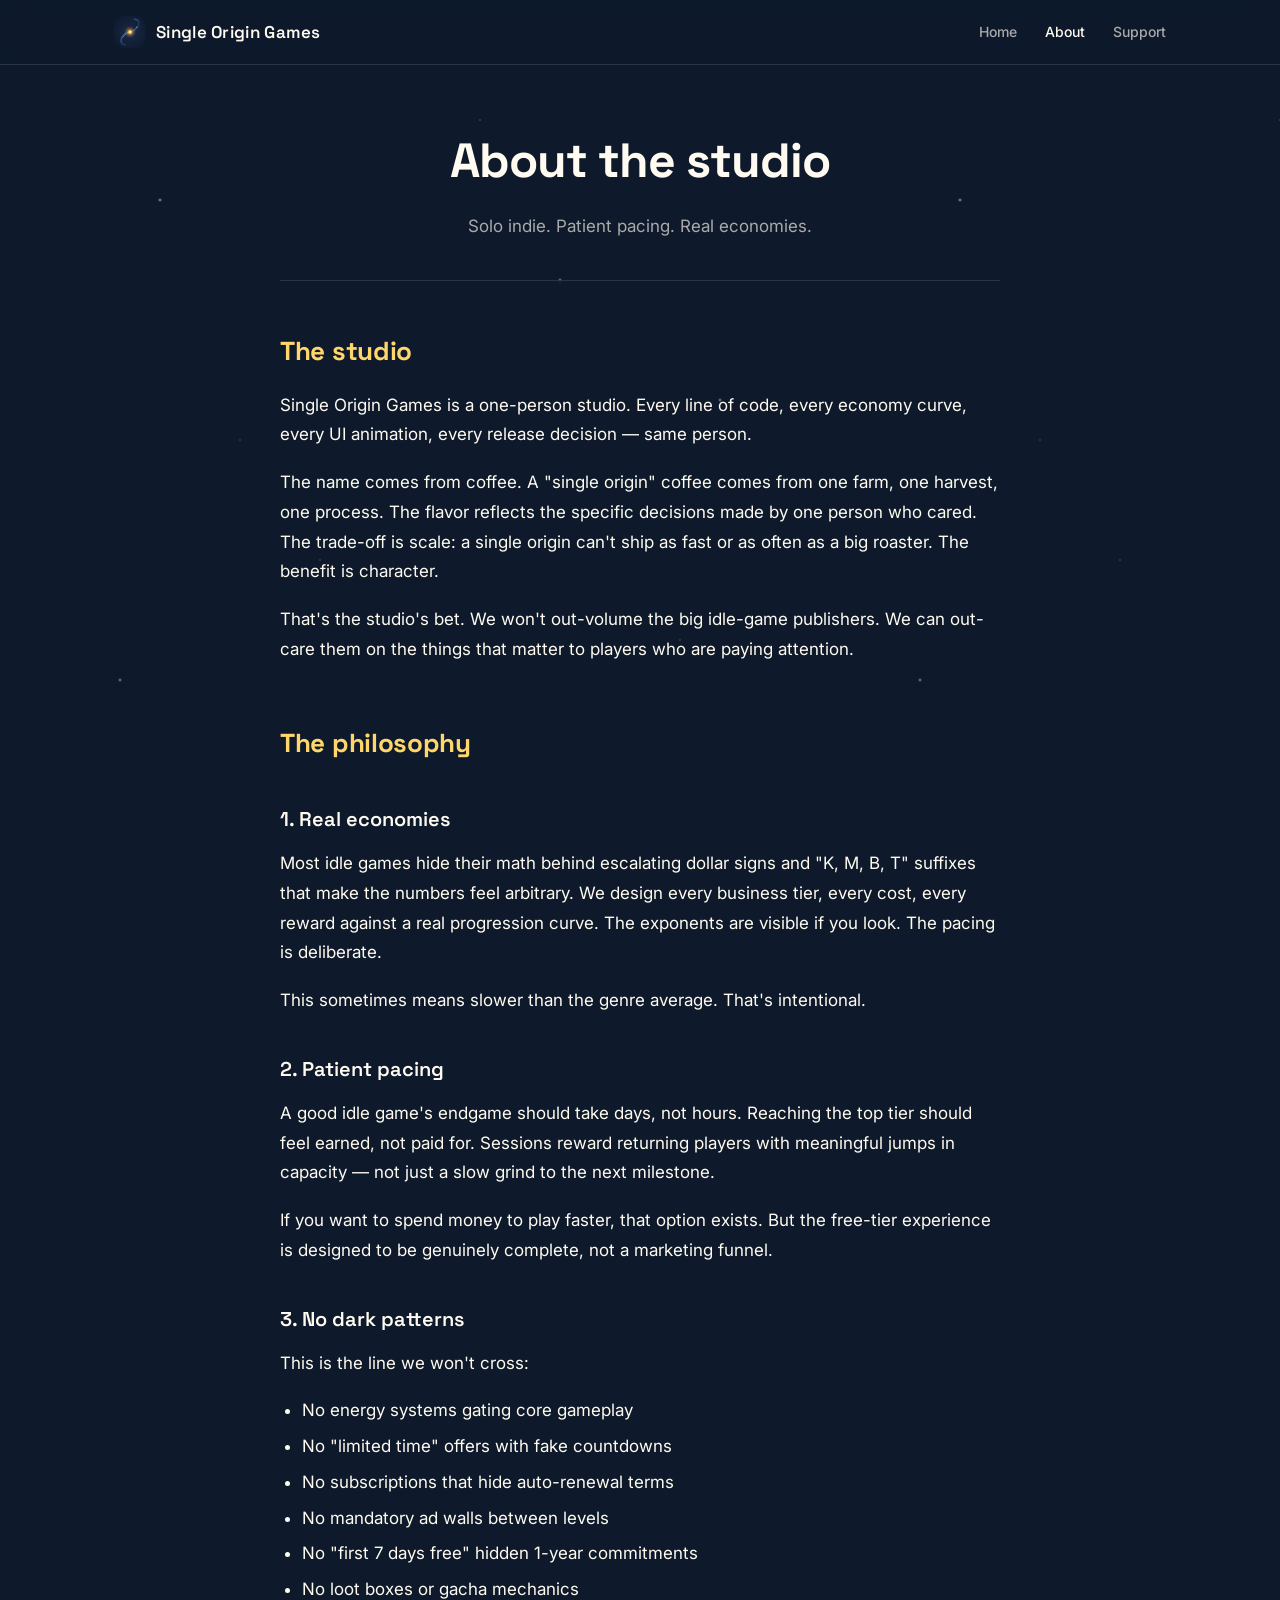
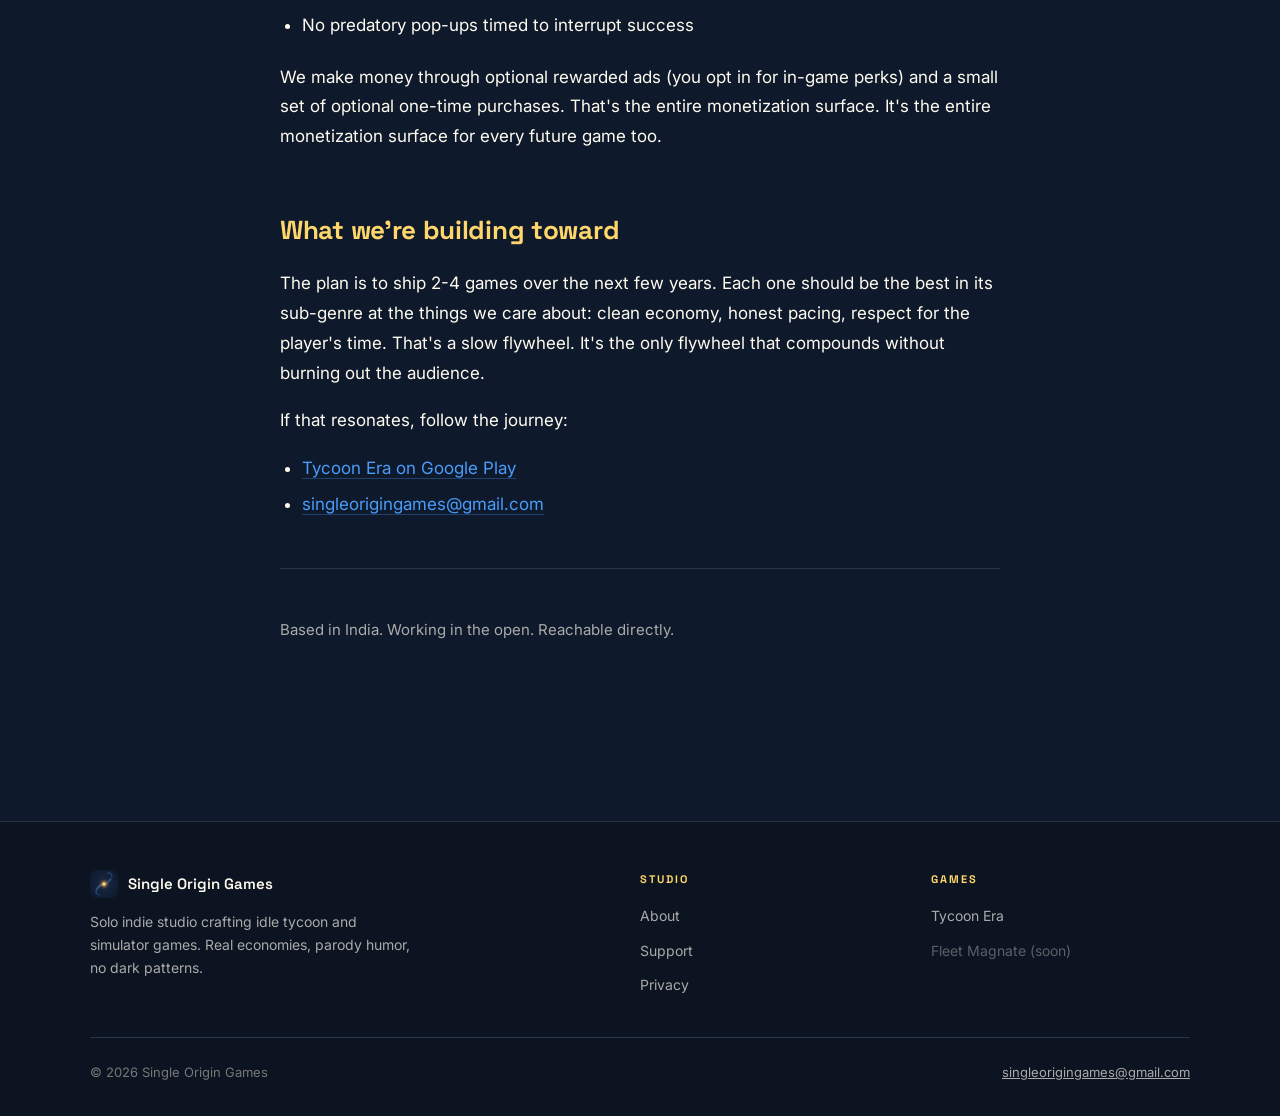
==== about.html @ 419f4fe2 "feat: professional multi-page site (homepage, game pages, about, privacy, support, 404) Replaces the" ====
<!DOCTYPE html>
<html lang="en">
<head>
<meta charset="UTF-8">
<meta name="viewport" content="width=device-width, initial-scale=1.0">
<title>About — Single Origin Games</title>
<meta name="description" content="A solo indie studio. The story, the philosophy, the rules we hold ourselves to.">
<meta name="theme-color" content="#0E1A2B">
<meta property="og:title" content="About Single Origin Games">
<meta property="og:description" content="Solo indie studio. The story and philosophy behind our games.">
<meta property="og:image" content="https://singleorigingames.com/img/og-image.png">
<meta property="og:url" content="https://singleorigingames.com/about.html">
<meta name="twitter:card" content="summary_large_image">

<link rel="icon" type="image/png" sizes="32x32" href="/img/favicon-32.png">
<link rel="icon" type="image/png" sizes="16x16" href="/img/favicon-16.png">
<link rel="apple-touch-icon" sizes="180x180" href="/img/apple-touch-icon.png">

<link rel="preconnect" href="https://fonts.googleapis.com">
<link rel="preconnect" href="https://fonts.gstatic.com" crossorigin>
<link href="https://fonts.googleapis.com/css2?family=Inter:wght@400;500;600;700&amp;family=Space+Grotesk:wght@500;600;700&amp;display=swap" rel="stylesheet">

<link rel="stylesheet" href="/css/style.css">
</head>
<body>

<header class="site-header">
  <div class="site-header__inner">
    <a href="/" class="site-header__brand">
      <img src="/img/logo-64.png" alt="" aria-hidden="true">
      <span>Single Origin Games</span>
    </a>
    <nav class="site-header__nav">
      <a href="/">Home</a>
      <a href="/about.html" class="active">About</a>
      <a href="/support.html">Support</a>
    </nav>
  </div>
</header>

<main>

  <div class="container container-narrow">

    <section class="page-header">
      <h1>About the studio</h1>
      <p class="page-header__subtitle">Solo indie. Patient pacing. Real economies.</p>
    </section>

    <article class="prose">
      <h2>The studio</h2>
      <p>Single Origin Games is a one-person studio. Every line of code, every economy curve, every UI animation, every release decision — same person.</p>

      <p>The name comes from coffee. A "single origin" coffee comes from one farm, one harvest, one process. The flavor reflects the specific decisions made by one person who cared. The trade-off is scale: a single origin can't ship as fast or as often as a big roaster. The benefit is character.</p>

      <p>That's the studio's bet. We won't out-volume the big idle-game publishers. We can out-care them on the things that matter to players who are paying attention.</p>

      <h2>The philosophy</h2>

      <h3>1. Real economies</h3>
      <p>Most idle games hide their math behind escalating dollar signs and "K, M, B, T" suffixes that make the numbers feel arbitrary. We design every business tier, every cost, every reward against a real progression curve. The exponents are visible if you look. The pacing is deliberate.</p>

      <p>This sometimes means slower than the genre average. That's intentional.</p>

      <h3>2. Patient pacing</h3>
      <p>A good idle game's endgame should take days, not hours. Reaching the top tier should feel earned, not paid for. Sessions reward returning players with meaningful jumps in capacity — not just a slow grind to the next milestone.</p>

      <p>If you want to spend money to play faster, that option exists. But the free-tier experience is designed to be genuinely complete, not a marketing funnel.</p>

      <h3>3. No dark patterns</h3>
      <p>This is the line we won't cross:</p>

      <ul>
        <li>No energy systems gating core gameplay</li>
        <li>No "limited time" offers with fake countdowns</li>
        <li>No subscriptions that hide auto-renewal terms</li>
        <li>No mandatory ad walls between levels</li>
        <li>No "first 7 days free" hidden 1-year commitments</li>
        <li>No loot boxes or gacha mechanics</li>
        <li>No predatory pop-ups timed to interrupt success</li>
      </ul>

      <p>We make money through optional rewarded ads (you opt in for in-game perks) and a small set of optional one-time purchases. That's the entire monetization surface. It's the entire monetization surface for every future game too.</p>

      <h2>What we're building toward</h2>
      <p>The plan is to ship 2-4 games over the next few years. Each one should be the best in its sub-genre at the things we care about: clean economy, honest pacing, respect for the player's time. That's a slow flywheel. It's the only flywheel that compounds without burning out the audience.</p>

      <p>If that resonates, follow the journey:</p>

      <ul>
        <li><a href="https://play.google.com/store/apps/details?id=io.github.psinha1980.tycoon_era">Tycoon Era on Google Play</a></li>
        <li><a href="mailto:singleorigingames@gmail.com">singleorigingames@gmail.com</a></li>
      </ul>

      <hr>

      <p style="color: var(--muted); font-size: 15px;">
        Based in India. Working in the open. Reachable directly.
      </p>
    </article>

  </div>

</main>

<footer class="site-footer">
  <div class="site-footer__inner">
    <div class="site-footer__cols">
      <div class="site-footer__brand">
        <div class="site-footer__brand-mark">
          <img src="/img/logo-64.png" alt="" aria-hidden="true">
          <span>Single Origin Games</span>
        </div>
        <p>Solo indie studio crafting idle tycoon and simulator games. Real economies, parody humor, no dark patterns.</p>
      </div>
      <div class="site-footer__col">
        <h4>Studio</h4>
        <ul>
          <li><a href="/about.html">About</a></li>
          <li><a href="/support.html">Support</a></li>
          <li><a href="/privacy.html">Privacy</a></li>
        </ul>
      </div>
      <div class="site-footer__col">
        <h4>Games</h4>
        <ul>
          <li><a href="/games/tycoon-era.html">Tycoon Era</a></li>
          <li><a href="#" style="opacity: 0.5; pointer-events: none;">Fleet Magnate (soon)</a></li>
        </ul>
      </div>
    </div>
    <div class="site-footer__legal">
      <span>© 2026 Single Origin Games</span>
      <span><a href="mailto:singleorigingames@gmail.com" style="color: var(--muted);">singleorigingames@gmail.com</a></span>
    </div>
  </div>
</footer>

</body>
</html>
---- css/style.css ----
/* singleorigingames.com — shared styles
 *
 * Brand palette: dark navy + gold + warm off-white.
 * Mobile-first. No JS dependencies. CSS-only animations.
 */

:root {
  --bg-deep:       #0E1A2B;
  --bg-card:       #1A2336;
  --bg-card-hover: #222C40;
  --border:        #2A3548;
  --gold:          #FFD66B;
  --gold-deep:     #D9914A;
  --white:         #FFFBF0;
  --muted:         #AAAAAA;
  --subtle:        #777;
  --link:          #4A9CFA;
  --link-hover:    #6FB1FF;
  --shadow-card:   0 4px 20px rgba(0, 0, 0, 0.35);
  --shadow-card-hover: 0 8px 32px rgba(255, 214, 107, 0.12);
  --radius-sm: 8px;
  --radius:    12px;
  --radius-lg: 18px;
  --width-content: 1100px;
  --width-narrow:   720px;
  --font-display: "Space Grotesk", "Inter", -apple-system, BlinkMacSystemFont, "Segoe UI", system-ui, sans-serif;
  --font-body:    "Inter", -apple-system, BlinkMacSystemFont, "Segoe UI", system-ui, sans-serif;
}

* { box-sizing: border-box; margin: 0; padding: 0; }

html { scroll-behavior: smooth; }

body {
  font-family: var(--font-body);
  background: var(--bg-deep);
  color: var(--white);
  font-size: 16px;
  line-height: 1.65;
  min-height: 100vh;
  -webkit-font-smoothing: antialiased;
  -moz-osx-font-smoothing: grayscale;
  background-image:
    radial-gradient(2px 2px at 20% 25%, rgba(255, 255, 255, 0.6), transparent),
    radial-gradient(1px 1px at 40% 70%, rgba(255, 255, 255, 0.4), transparent),
    radial-gradient(2px 2px at 70% 35%, rgba(255, 255, 255, 0.5), transparent),
    radial-gradient(1px 1px at 85% 80%, rgba(255, 255, 255, 0.4), transparent),
    radial-gradient(2px 2px at 15% 85%, rgba(255, 255, 255, 0.5), transparent),
    radial-gradient(1px 1px at 60% 15%, rgba(255, 255, 255, 0.45), transparent),
    radial-gradient(2px 2px at 90% 50%, rgba(255, 255, 255, 0.5), transparent),
    radial-gradient(1px 1px at 30% 55%, rgba(255, 255, 255, 0.35), transparent);
  background-size: 800px 800px;
  background-attachment: fixed;
  background-repeat: repeat;
}

/* ─── Header ─────────────────────────────────────────────────────── */

.site-header {
  position: sticky;
  top: 0;
  z-index: 50;
  background: rgba(14, 26, 43, 0.85);
  backdrop-filter: blur(12px);
  -webkit-backdrop-filter: blur(12px);
  border-bottom: 1px solid var(--border);
}

.site-header__inner {
  max-width: var(--width-content);
  margin: 0 auto;
  padding: 16px 24px;
  display: flex;
  align-items: center;
  justify-content: space-between;
  gap: 16px;
}

.site-header__brand {
  display: flex;
  align-items: center;
  gap: 10px;
  font-family: var(--font-display);
  font-size: 17px;
  font-weight: 600;
  color: var(--white);
  text-decoration: none;
  letter-spacing: 0.3px;
}

.site-header__brand img {
  width: 32px;
  height: 32px;
  border-radius: 6px;
}

.site-header__nav {
  display: flex;
  gap: 28px;
  font-size: 14px;
}

.site-header__nav a {
  color: var(--muted);
  text-decoration: none;
  font-weight: 500;
  transition: color 0.2s ease;
}

.site-header__nav a:hover { color: var(--gold); }
.site-header__nav a.active { color: var(--white); }

@media (max-width: 600px) {
  .site-header__inner { padding: 12px 16px; }
  .site-header__nav { gap: 18px; font-size: 13px; }
  .site-header__brand { font-size: 15px; }
}

/* ─── Layout ─────────────────────────────────────────────────────── */

main { padding: 0 24px 80px; }

.container { max-width: var(--width-content); margin: 0 auto; }
.container-narrow { max-width: var(--width-narrow); margin: 0 auto; }

.section { padding: 80px 0; }
.section--first { padding-top: 64px; }

@media (max-width: 600px) {
  main { padding: 0 16px 60px; }
  .section { padding: 56px 0; }
}

/* ─── Hero ────────────────────────────────────────────────────────── */

.hero {
  text-align: center;
  padding: 80px 0 64px;
}

.hero__logo {
  width: 110px;
  height: 110px;
  margin: 0 auto 28px;
  border-radius: 24px;
  box-shadow: 0 0 60px rgba(255, 214, 107, 0.18);
}

.hero h1 {
  font-family: var(--font-display);
  font-size: clamp(40px, 6vw, 64px);
  font-weight: 700;
  line-height: 1.05;
  letter-spacing: -1px;
  margin-bottom: 16px;
  background: linear-gradient(135deg, var(--gold) 0%, var(--gold-deep) 100%);
  -webkit-background-clip: text;
  background-clip: text;
  color: transparent;
}

.hero__tagline {
  font-size: clamp(17px, 2vw, 20px);
  color: var(--muted);
  max-width: 540px;
  margin: 0 auto 36px;
  line-height: 1.5;
}

.hero__cta {
  display: inline-flex;
  align-items: center;
  gap: 8px;
}

/* ─── Section headers ────────────────────────────────────────────── */

.section__eyebrow {
  font-family: var(--font-display);
  font-size: 12px;
  font-weight: 600;
  letter-spacing: 2.5px;
  text-transform: uppercase;
  color: var(--gold);
  margin-bottom: 12px;
  text-align: center;
}

.section__title {
  font-family: var(--font-display);
  font-size: clamp(28px, 4vw, 38px);
  font-weight: 700;
  text-align: center;
  margin-bottom: 16px;
  letter-spacing: -0.5px;
}

.section__subtitle {
  text-align: center;
  color: var(--muted);
  max-width: 580px;
  margin: 0 auto 48px;
  font-size: 17px;
}

/* ─── Game cards ─────────────────────────────────────────────────── */

.games {
  display: grid;
  gap: 24px;
  grid-template-columns: 1fr;
}

@media (min-width: 800px) {
  .games { grid-template-columns: 1fr 1fr; }
}

.game-card {
  background: var(--bg-card);
  border: 1px solid var(--border);
  border-radius: var(--radius-lg);
  padding: 32px;
  text-decoration: none;
  color: inherit;
  display: flex;
  flex-direction: column;
  transition: transform 0.25s ease, box-shadow 0.25s ease,
              border-color 0.25s ease, background 0.25s ease;
  box-shadow: var(--shadow-card);
}

.game-card:hover {
  transform: translateY(-3px);
  border-color: rgba(255, 214, 107, 0.35);
  background: var(--bg-card-hover);
  box-shadow: var(--shadow-card-hover);
}

.game-card__badge {
  display: inline-block;
  font-size: 11px;
  font-weight: 700;
  letter-spacing: 1.5px;
  text-transform: uppercase;
  padding: 4px 10px;
  border-radius: 999px;
  margin-bottom: 16px;
  width: fit-content;
}

.game-card__badge--live {
  background: rgba(93, 202, 165, 0.15);
  color: #5DCAA5;
}

.game-card__badge--soon {
  background: rgba(255, 214, 107, 0.15);
  color: var(--gold);
}

.game-card h3 {
  font-family: var(--font-display);
  font-size: 26px;
  font-weight: 700;
  margin-bottom: 10px;
  letter-spacing: -0.3px;
}

.game-card__desc {
  color: var(--muted);
  margin-bottom: 24px;
  flex-grow: 1;
}

.game-card__meta {
  display: flex;
  flex-wrap: wrap;
  gap: 8px;
  margin-bottom: 20px;
}

.game-card__chip {
  font-size: 12px;
  padding: 4px 10px;
  background: rgba(255, 255, 255, 0.06);
  border: 1px solid var(--border);
  border-radius: 999px;
  color: var(--muted);
}

/* ─── Buttons ────────────────────────────────────────────────────── */

.btn {
  display: inline-flex;
  align-items: center;
  justify-content: center;
  gap: 8px;
  padding: 12px 22px;
  border-radius: var(--radius);
  font-weight: 600;
  font-size: 15px;
  text-decoration: none;
  cursor: pointer;
  border: none;
  transition: transform 0.15s ease, background 0.15s ease,
              box-shadow 0.15s ease;
  white-space: nowrap;
}

.btn--primary {
  background: linear-gradient(135deg, var(--gold) 0%, var(--gold-deep) 100%);
  color: #1A1409;
  box-shadow: 0 4px 16px rgba(255, 214, 107, 0.25);
}

.btn--primary:hover {
  transform: translateY(-1px);
  box-shadow: 0 6px 22px rgba(255, 214, 107, 0.35);
}

.btn--secondary {
  background: rgba(255, 255, 255, 0.08);
  color: var(--white);
  border: 1px solid var(--border);
}

.btn--secondary:hover {
  background: rgba(255, 255, 255, 0.12);
  border-color: rgba(255, 214, 107, 0.4);
}

.btn--disabled {
  background: rgba(255, 255, 255, 0.05);
  color: var(--subtle);
  cursor: not-allowed;
  border: 1px solid var(--border);
}

.btn svg {
  width: 18px;
  height: 18px;
}

/* ─── Philosophy / Features grid ─────────────────────────────────── */

.values {
  display: grid;
  gap: 24px;
  grid-template-columns: 1fr;
  max-width: 900px;
  margin: 0 auto;
}

@media (min-width: 720px) {
  .values { grid-template-columns: repeat(3, 1fr); }
}

.value {
  background: var(--bg-card);
  border: 1px solid var(--border);
  border-radius: var(--radius-lg);
  padding: 28px 24px;
  text-align: center;
}

.value__icon {
  font-size: 32px;
  margin-bottom: 14px;
  display: block;
}

.value h3 {
  font-family: var(--font-display);
  font-size: 18px;
  font-weight: 600;
  margin-bottom: 8px;
  color: var(--gold);
}

.value p {
  color: var(--muted);
  font-size: 15px;
}

/* ─── Content pages (about, privacy, support) ────────────────────── */

.page-header {
  text-align: center;
  padding: 56px 0 40px;
  border-bottom: 1px solid var(--border);
  margin-bottom: 48px;
}

.page-header h1 {
  font-family: var(--font-display);
  font-size: clamp(34px, 5vw, 48px);
  font-weight: 700;
  letter-spacing: -1px;
  margin-bottom: 12px;
}

.page-header__subtitle {
  color: var(--muted);
  font-size: 17px;
}

.prose {
  max-width: var(--width-narrow);
  margin: 0 auto;
  font-size: 17px;
  line-height: 1.75;
}

.prose h2 {
  font-family: var(--font-display);
  font-size: 26px;
  font-weight: 700;
  margin: 56px 0 16px;
  color: var(--gold);
  letter-spacing: -0.3px;
}

.prose h2:first-child { margin-top: 0; }

.prose h3 {
  font-family: var(--font-display);
  font-size: 20px;
  font-weight: 600;
  margin: 36px 0 12px;
  color: var(--white);
}

.prose p { margin-bottom: 18px; color: var(--white); }

.prose ul, .prose ol {
  margin: 0 0 22px 22px;
  color: var(--white);
}

.prose li { margin-bottom: 6px; }

.prose a {
  color: var(--link);
  text-decoration: none;
  border-bottom: 1px solid rgba(74, 156, 250, 0.3);
  transition: color 0.15s ease, border-color 0.15s ease;
}

.prose a:hover {
  color: var(--link-hover);
  border-bottom-color: var(--link-hover);
}

.prose strong { color: var(--gold); font-weight: 600; }

.prose code {
  background: rgba(255, 255, 255, 0.06);
  padding: 2px 6px;
  border-radius: 4px;
  font-family: ui-monospace, "SF Mono", Menlo, Consolas, monospace;
  font-size: 14px;
}

.prose hr {
  border: none;
  border-top: 1px solid var(--border);
  margin: 48px 0;
}

.last-updated {
  margin-top: 64px;
  padding-top: 24px;
  border-top: 1px solid var(--border);
  color: var(--subtle);
  font-size: 14px;
  text-align: center;
}

/* ─── Game detail page ──────────────────────────────────────────── */

.game-hero {
  display: grid;
  gap: 32px;
  grid-template-columns: 1fr;
  align-items: center;
  padding: 48px 0;
}

@media (min-width: 800px) {
  .game-hero {
    grid-template-columns: 280px 1fr;
    gap: 56px;
  }
}

.game-hero__art {
  width: 100%;
  max-width: 280px;
  aspect-ratio: 1;
  border-radius: 28px;
  background: var(--bg-card);
  display: flex;
  align-items: center;
  justify-content: center;
  font-size: 96px;
  border: 1px solid var(--border);
  box-shadow: var(--shadow-card);
  margin: 0 auto;
}

.game-hero__art img {
  width: 100%;
  height: 100%;
  border-radius: 28px;
  object-fit: cover;
}

.game-hero h1 {
  font-family: var(--font-display);
  font-size: clamp(34px, 5vw, 48px);
  font-weight: 700;
  letter-spacing: -1px;
  margin-bottom: 12px;
  line-height: 1.05;
}

.game-hero__byline {
  color: var(--gold);
  font-size: 14px;
  font-weight: 600;
  letter-spacing: 1.5px;
  text-transform: uppercase;
  margin-bottom: 16px;
}

.game-hero__lead {
  font-size: 18px;
  color: var(--muted);
  line-height: 1.55;
  margin-bottom: 24px;
}

.feature-grid {
  display: grid;
  gap: 20px;
  grid-template-columns: 1fr;
  margin: 32px 0;
}

@media (min-width: 700px) {
  .feature-grid { grid-template-columns: 1fr 1fr; }
}

.feature {
  background: var(--bg-card);
  border: 1px solid var(--border);
  border-radius: var(--radius);
  padding: 20px;
}

.feature__icon {
  font-size: 22px;
  margin-bottom: 8px;
  display: block;
}

.feature h4 {
  font-family: var(--font-display);
  font-size: 16px;
  font-weight: 600;
  margin-bottom: 6px;
  color: var(--gold);
}

.feature p { color: var(--muted); font-size: 14.5px; }

/* ─── Footer ─────────────────────────────────────────────────────── */

.site-footer {
  border-top: 1px solid var(--border);
  background: rgba(0, 0, 0, 0.25);
  padding: 48px 24px 32px;
  margin-top: 80px;
}

.site-footer__inner {
  max-width: var(--width-content);
  margin: 0 auto;
}

.site-footer__cols {
  display: grid;
  gap: 32px;
  grid-template-columns: 1fr;
  margin-bottom: 32px;
}

@media (min-width: 700px) {
  .site-footer__cols { grid-template-columns: 2fr 1fr 1fr; }
}

.site-footer__brand p {
  color: var(--muted);
  font-size: 14px;
  max-width: 320px;
  margin-top: 12px;
}

.site-footer__brand-mark {
  display: flex;
  align-items: center;
  gap: 10px;
  font-family: var(--font-display);
  font-weight: 600;
  font-size: 15px;
  color: var(--white);
}

.site-footer__brand-mark img {
  width: 28px;
  height: 28px;
  border-radius: 6px;
}

.site-footer__col h4 {
  font-family: var(--font-display);
  font-size: 11px;
  font-weight: 700;
  letter-spacing: 2px;
  text-transform: uppercase;
  color: var(--gold);
  margin-bottom: 14px;
}

.site-footer__col ul { list-style: none; }
.site-footer__col li { margin-bottom: 8px; }

.site-footer__col a {
  color: var(--muted);
  text-decoration: none;
  font-size: 14px;
  transition: color 0.15s ease;
}

.site-footer__col a:hover { color: var(--gold); }

.site-footer__legal {
  border-top: 1px solid var(--border);
  padding-top: 24px;
  display: flex;
  justify-content: space-between;
  align-items: center;
  flex-wrap: wrap;
  gap: 12px;
  color: var(--subtle);
  font-size: 13px;
}

/* ─── Error page ─────────────────────────────────────────────────── */

.error-page {
  display: flex;
  flex-direction: column;
  align-items: center;
  justify-content: center;
  min-height: 60vh;
  text-align: center;
}

.error-page__code {
  font-family: var(--font-display);
  font-size: clamp(72px, 14vw, 144px);
  font-weight: 700;
  background: linear-gradient(135deg, var(--gold) 0%, var(--gold-deep) 100%);
  -webkit-background-clip: text;
  background-clip: text;
  color: transparent;
  line-height: 1;
  margin-bottom: 12px;
}

.error-page p {
  color: var(--muted);
  font-size: 18px;
  max-width: 480px;
  margin: 0 auto 28px;
}

/* ─── Utility ───────────────────────────────────────────────────── */

.text-center { text-align: center; }
.mt-32 { margin-top: 32px; }
.mt-48 { margin-top: 48px; }

@media (prefers-reduced-motion: reduce) {
  *, *::before, *::after {
    animation-duration: 0.01ms !important;
    transition-duration: 0.01ms !important;
    scroll-behavior: auto !important;
  }
}
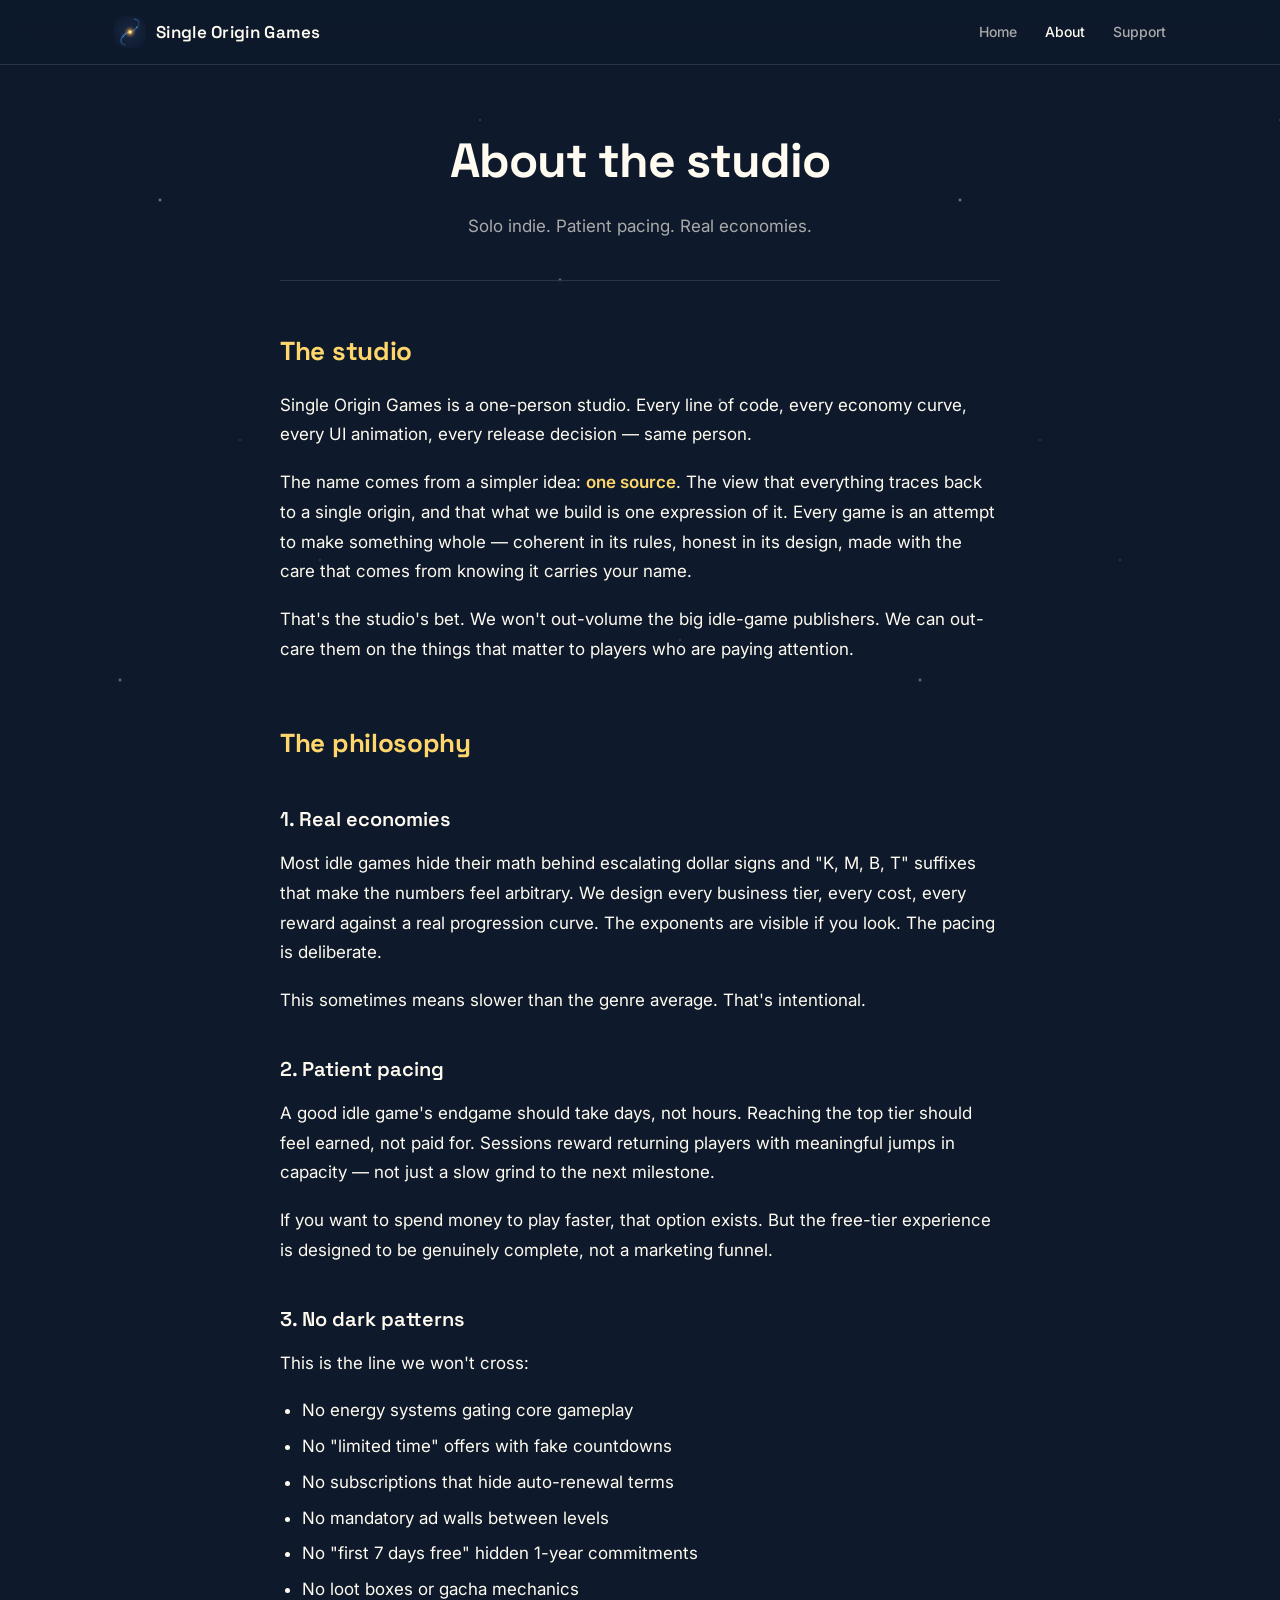
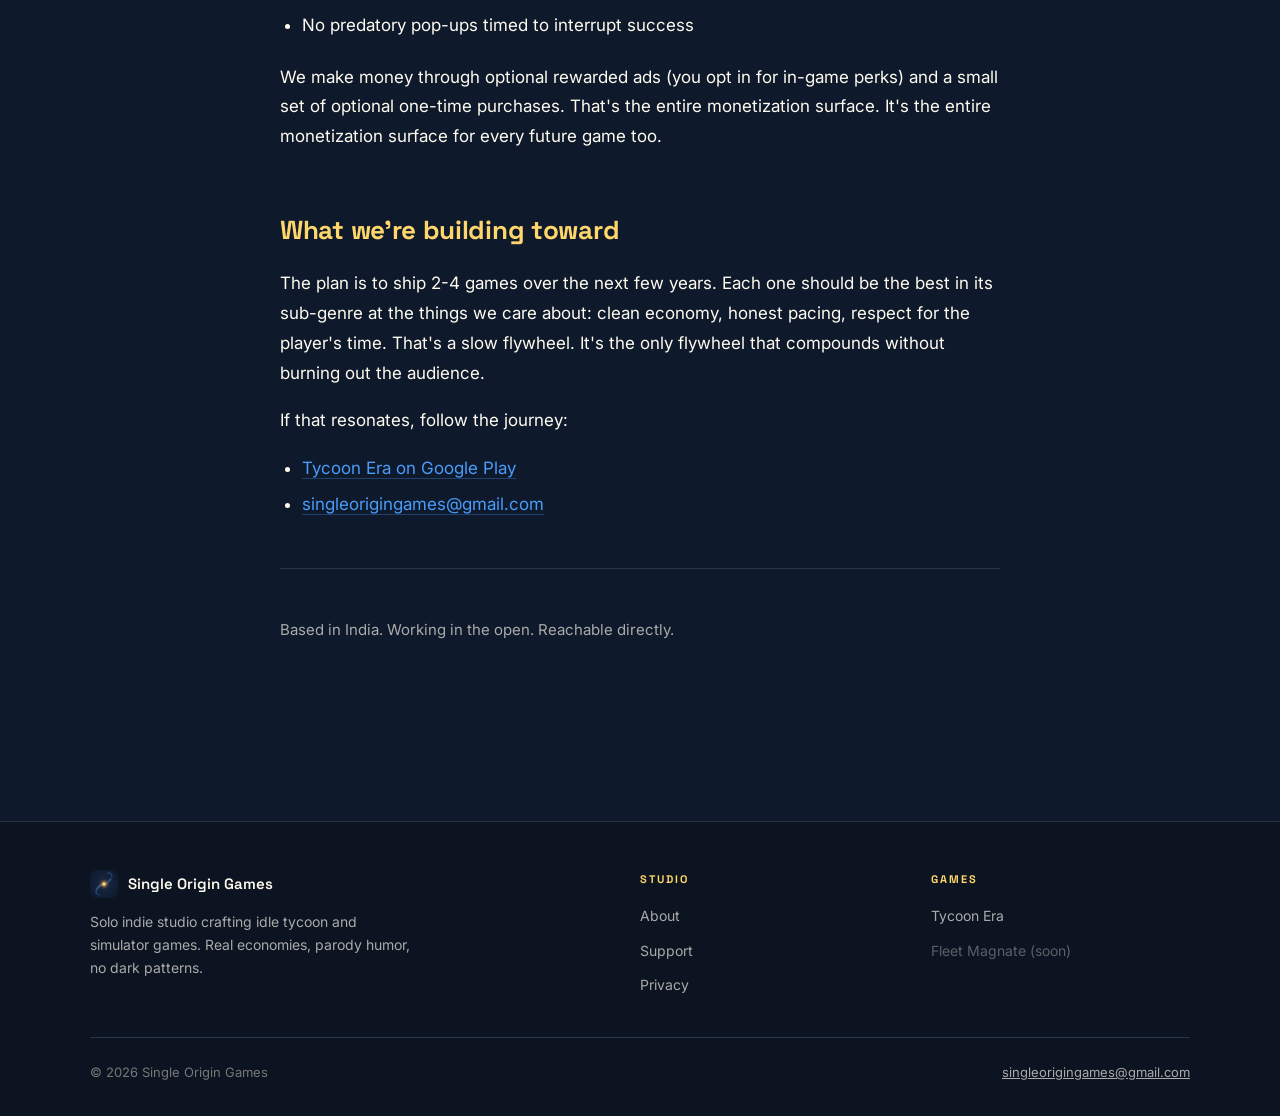
==== commit ee45eeef: "about: rewrite name origin -- one source, not coffee Clarification from the studio: the name 'Single" ====
--- a/about.html
+++ b/about.html
@@ -51,7 +51,7 @@
       <h2>The studio</h2>
       <p>Single Origin Games is a one-person studio. Every line of code, every economy curve, every UI animation, every release decision — same person.</p>
 
-      <p>The name comes from coffee. A "single origin" coffee comes from one farm, one harvest, one process. The flavor reflects the specific decisions made by one person who cared. The trade-off is scale: a single origin can't ship as fast or as often as a big roaster. The benefit is character.</p>
+      <p>The name comes from a simpler idea: <strong>one source</strong>. The view that everything traces back to a single origin, and that what we build is one expression of it. Every game is an attempt to make something whole — coherent in its rules, honest in its design, made with the care that comes from knowing it carries your name.</p>
 
       <p>That's the studio's bet. We won't out-volume the big idle-game publishers. We can out-care them on the things that matter to players who are paying attention.</p>
 
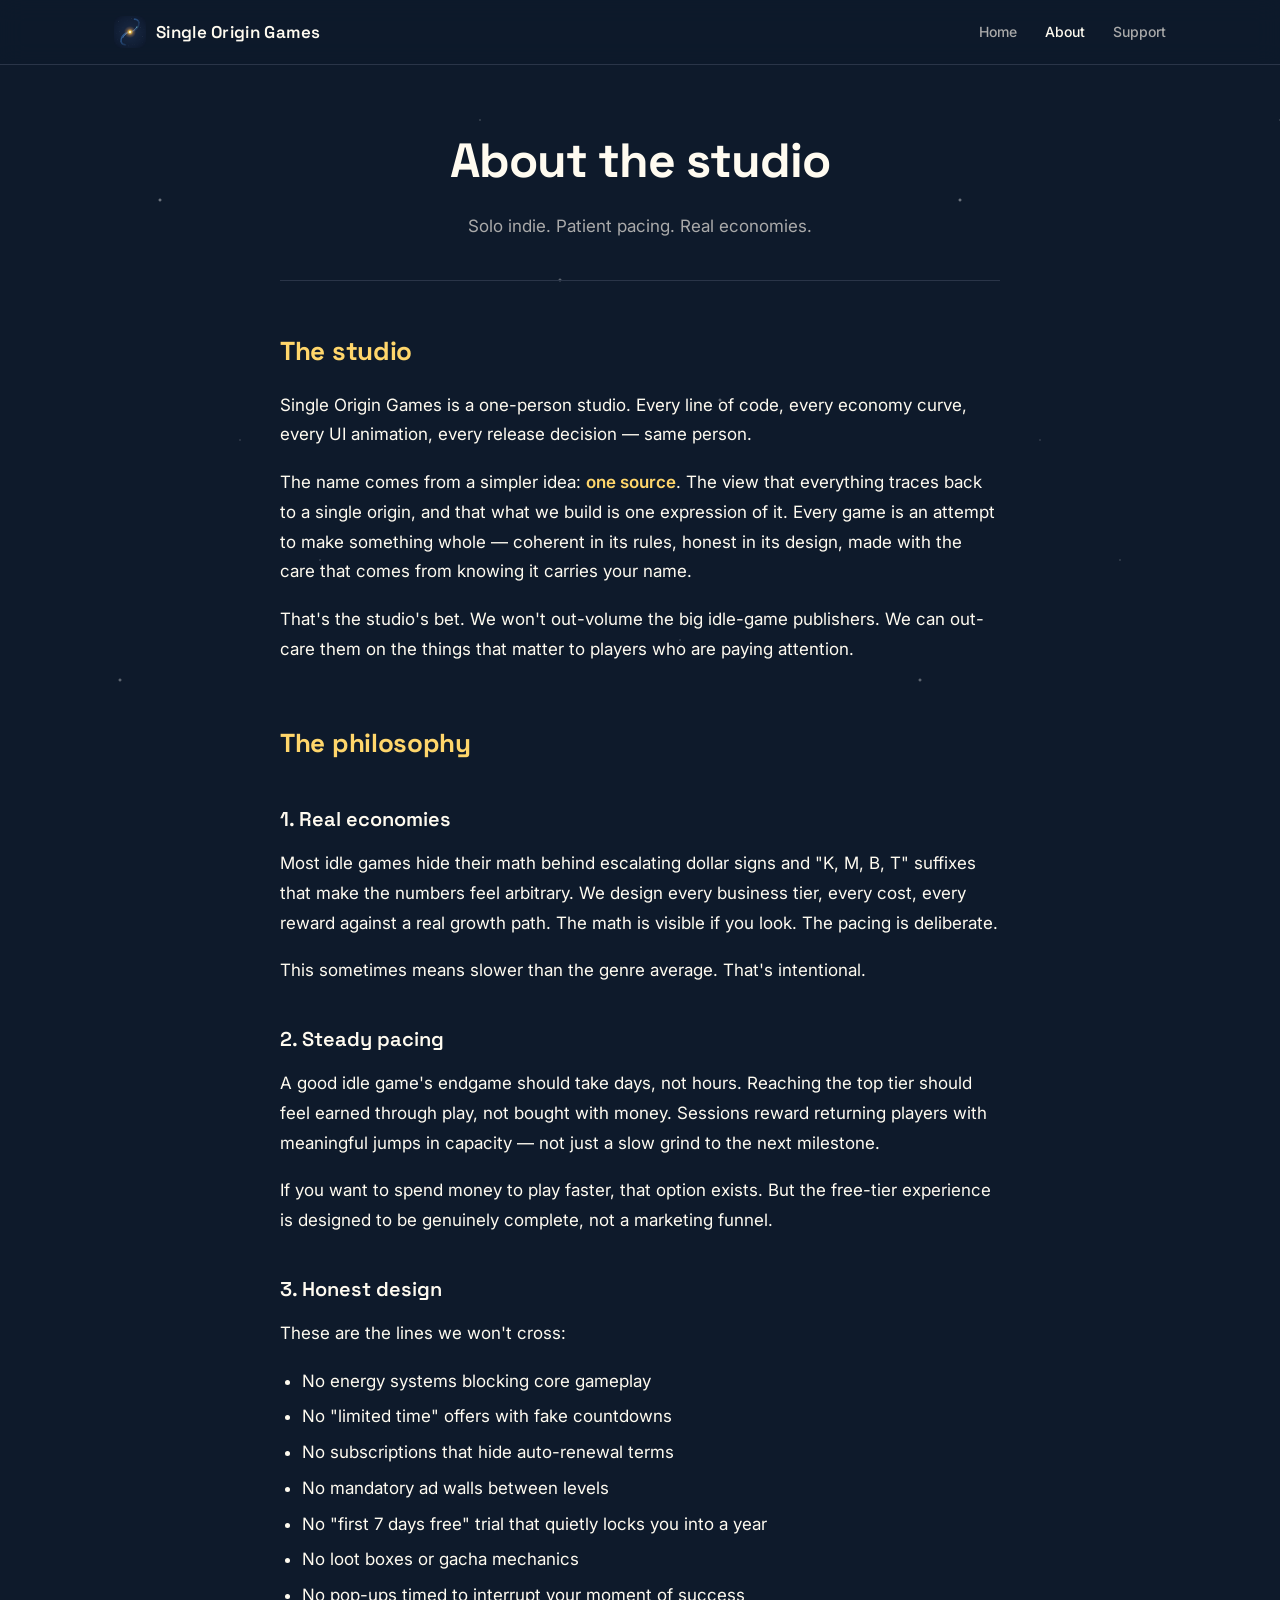
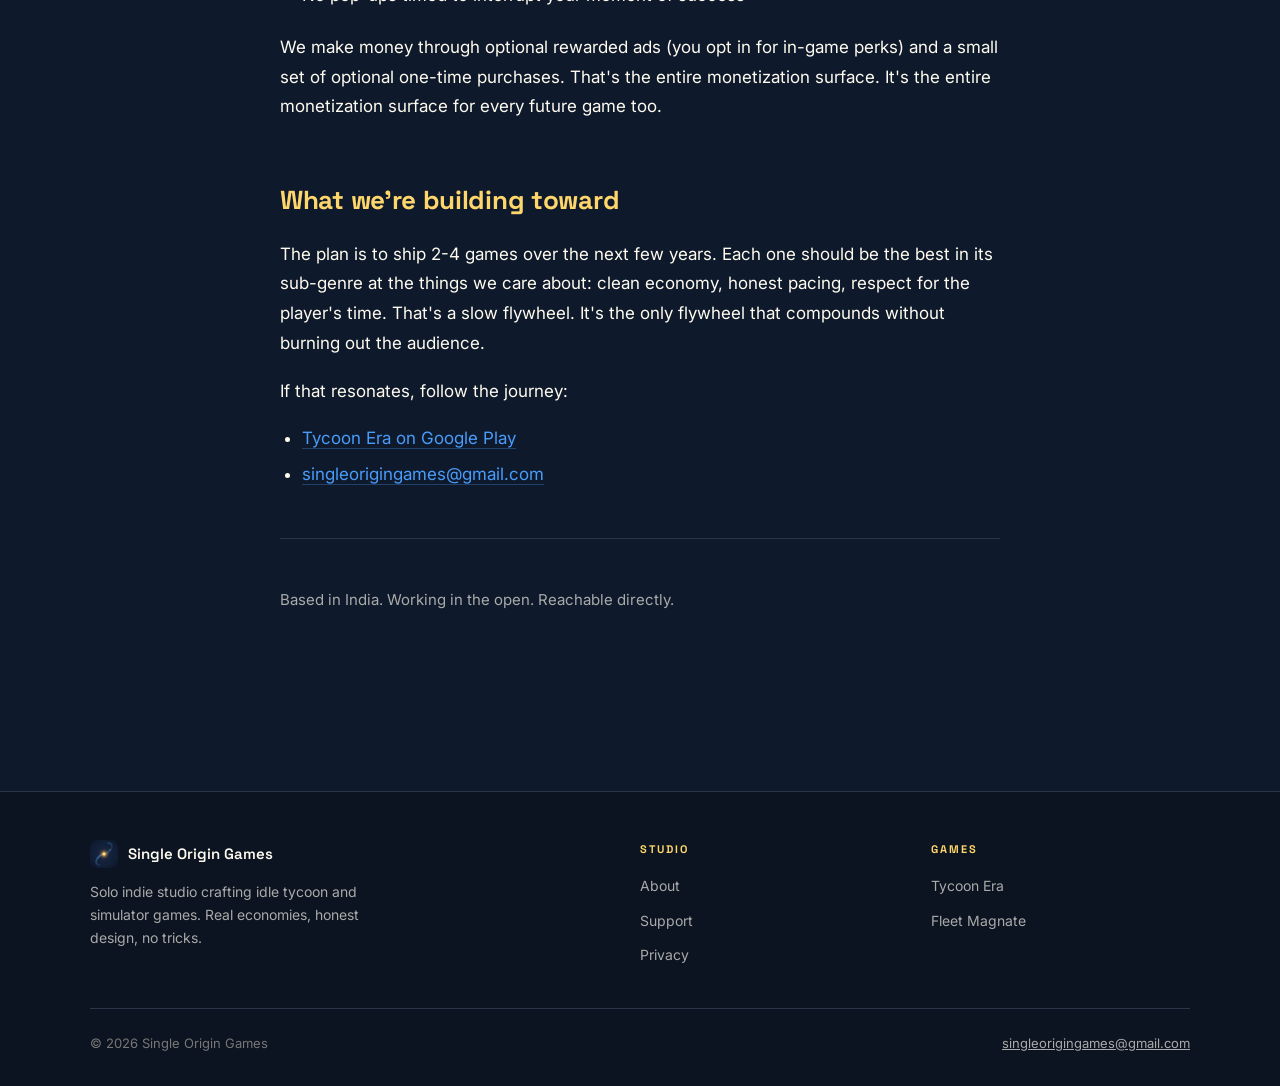
==== commit b3232e61: "site: add Fleet Magnate game page + simplify jargon across all pages Fleet Magnate (com.singleorigin" ====
--- a/about.html
+++ b/about.html
@@ -58,26 +58,26 @@
       <h2>The philosophy</h2>
 
       <h3>1. Real economies</h3>
-      <p>Most idle games hide their math behind escalating dollar signs and "K, M, B, T" suffixes that make the numbers feel arbitrary. We design every business tier, every cost, every reward against a real progression curve. The exponents are visible if you look. The pacing is deliberate.</p>
+      <p>Most idle games hide their math behind escalating dollar signs and "K, M, B, T" suffixes that make the numbers feel arbitrary. We design every business tier, every cost, every reward against a real growth path. The math is visible if you look. The pacing is deliberate.</p>
 
       <p>This sometimes means slower than the genre average. That's intentional.</p>
 
-      <h3>2. Patient pacing</h3>
-      <p>A good idle game's endgame should take days, not hours. Reaching the top tier should feel earned, not paid for. Sessions reward returning players with meaningful jumps in capacity — not just a slow grind to the next milestone.</p>
+      <h3>2. Steady pacing</h3>
+      <p>A good idle game's endgame should take days, not hours. Reaching the top tier should feel earned through play, not bought with money. Sessions reward returning players with meaningful jumps in capacity — not just a slow grind to the next milestone.</p>
 
       <p>If you want to spend money to play faster, that option exists. But the free-tier experience is designed to be genuinely complete, not a marketing funnel.</p>
 
-      <h3>3. No dark patterns</h3>
-      <p>This is the line we won't cross:</p>
+      <h3>3. Honest design</h3>
+      <p>These are the lines we won't cross:</p>
 
       <ul>
-        <li>No energy systems gating core gameplay</li>
+        <li>No energy systems blocking core gameplay</li>
         <li>No "limited time" offers with fake countdowns</li>
         <li>No subscriptions that hide auto-renewal terms</li>
         <li>No mandatory ad walls between levels</li>
-        <li>No "first 7 days free" hidden 1-year commitments</li>
+        <li>No "first 7 days free" trial that quietly locks you into a year</li>
         <li>No loot boxes or gacha mechanics</li>
-        <li>No predatory pop-ups timed to interrupt success</li>
+        <li>No pop-ups timed to interrupt your moment of success</li>
       </ul>
 
       <p>We make money through optional rewarded ads (you opt in for in-game perks) and a small set of optional one-time purchases. That's the entire monetization surface. It's the entire monetization surface for every future game too.</p>
@@ -111,7 +111,7 @@
           <img src="/img/logo-64.png" alt="" aria-hidden="true">
           <span>Single Origin Games</span>
         </div>
-        <p>Solo indie studio crafting idle tycoon and simulator games. Real economies, parody humor, no dark patterns.</p>
+        <p>Solo indie studio crafting idle tycoon and simulator games. Real economies, honest design, no tricks.</p>
       </div>
       <div class="site-footer__col">
         <h4>Studio</h4>
@@ -125,7 +125,7 @@
         <h4>Games</h4>
         <ul>
           <li><a href="/games/tycoon-era.html">Tycoon Era</a></li>
-          <li><a href="#" style="opacity: 0.5; pointer-events: none;">Fleet Magnate (soon)</a></li>
+          <li><a href="/games/fleet-magnate.html">Fleet Magnate</a></li>
         </ul>
       </div>
     </div>
